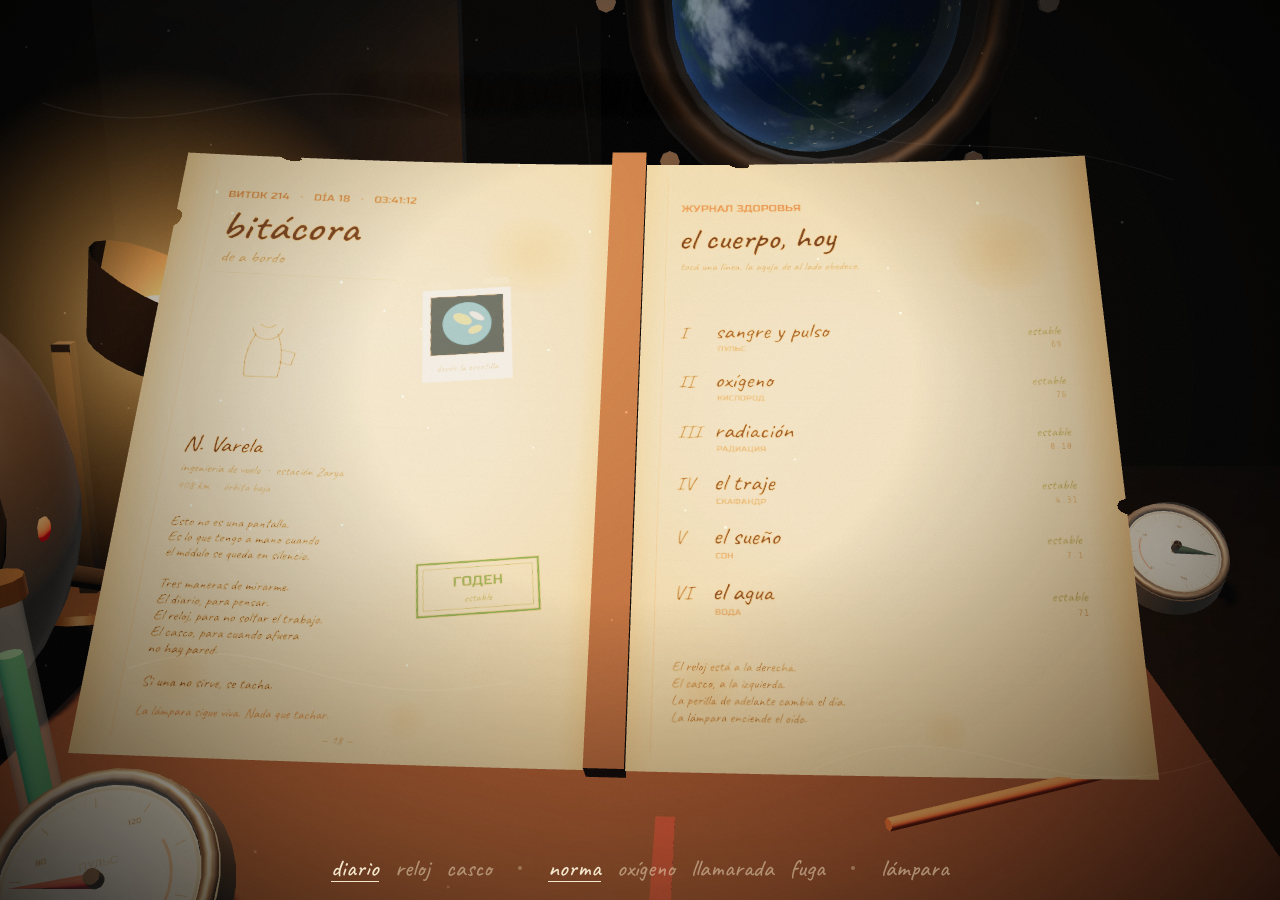
==== index.html @ 64f11a30 "Agregar la prueba WebGL del monitor de salud Tres miradas sobre la misma telemetría ficticia, con la" ====
<!DOCTYPE html>
<html lang="es">
  <head>
    <meta charset="utf-8" />
    <meta name="viewport" content="width=device-width, initial-scale=1" />
    <title>Zarya — bitácora de salud</title>
    <link rel="stylesheet" href="./css/visor.css" />
  </head>
  <body class="mode-diario">
    <canvas id="gl"></canvas>
    <div id="visor" aria-hidden="true">
      <div class="shade"></div>
      <div class="grain" id="grain"></div>
      <svg class="scratches" viewBox="0 0 1200 700" preserveAspectRatio="none">
        <path d="M40 80 C 180 120, 260 40, 420 90" stroke="white" stroke-width="1" fill="none" />
        <path d="M700 40 C 820 160, 900 80, 1100 140" stroke="white" stroke-width="0.8" fill="none" />
        <path d="M120 520 C 260 480, 300 560, 480 530" stroke="white" stroke-width="1.1" fill="none" />
        <path d="M760 600 C 900 540, 980 640, 1140 590" stroke="white" stroke-width="0.7" fill="none" />
        <path d="M540 20 L 560 180" stroke="white" stroke-width="0.6" fill="none" />
      </svg>
      <div class="fog" id="fog"></div>
      <div class="bezel"></div>
      <div id="etch">
        <div class="read r-hr"><span>ПУЛЬС</span><b data-k="hr">—</b></div>
        <div class="read r-o2"><span>O2</span><b data-k="o2">—</b></div>
        <div class="read r-rad"><span>РАД</span><b data-k="rad">—</b></div>
        <div class="read r-psi"><span>PSI</span><b data-k="psi">—</b></div>
        <div class="read r-water"><span>ВОДА</span><b data-k="water">—</b></div>
        <div class="read r-sleep"><span>СОН</span><b data-k="sleep">—</b></div>
      </div>
      <div id="glass-stamp">ГОДЕН</div>
    </div>
    <p id="whisper"></p>
    <nav id="bar" aria-label="Miradas e incidentes">
      <span class="group" id="modes">
        <button type="button" data-mode="diario" aria-pressed="true">diario</button>
        <button type="button" data-mode="reloj">reloj</button>
        <button type="button" data-mode="casco">casco</button>
      </span>
      <span class="sep"></span>
      <span class="group" id="incidents">
        <button type="button" data-incident="norma" aria-pressed="true">norma</button>
        <button type="button" data-incident="oxigeno">oxígeno</button>
        <button type="button" data-incident="llamarada">llamarada</button>
        <button type="button" data-incident="fuga">fuga</button>
      </span>
      <span class="sep"></span>
      <button type="button" id="lamp-btn" aria-pressed="false">lámpara</button>
    </nav>
    <p id="live" class="sr" aria-live="polite"></p>
    <div id="boot">encendiendo la lámpara…</div>
    <script type="importmap">
      {
        "imports": {
          "three": "./vendor/three.module.js",
          "three/addons/": "./vendor/addons/"
        }
      }
    </script>
    <script type="module" src="./js/main.js"></script>
  </body>
</html>
---- css/visor.css ----
@font-face {
  font-family: "Caveat";
  font-style: normal;
  font-weight: 500;
  font-display: swap;
  src: url("../fonts/caveat-cyrillic-500-normal.woff2") format("woff2");
  unicode-range: U+0301, U+0400-045F, U+0490-0491, U+04B0-04B1, U+2116;
}
@font-face {
  font-family: "Caveat";
  font-style: normal;
  font-weight: 500;
  font-display: swap;
  src: url("../fonts/caveat-latin-500-normal.woff2") format("woff2");
  unicode-range: U+0000-00FF, U+0131, U+0152-0153, U+02BB-02BC, U+02C6, U+02DA, U+02DC, U+0304, U+0308, U+0329, U+2000-206F, U+20AC, U+2122, U+2191, U+2193, U+2212, U+2215, U+FEFF, U+FFFD;
}
@font-face {
  font-family: "Caveat";
  font-style: normal;
  font-weight: 700;
  font-display: swap;
  src: url("../fonts/caveat-cyrillic-700-normal.woff2") format("woff2");
  unicode-range: U+0301, U+0400-045F, U+0490-0491, U+04B0-04B1, U+2116;
}
@font-face {
  font-family: "Caveat";
  font-style: normal;
  font-weight: 700;
  font-display: swap;
  src: url("../fonts/caveat-latin-700-normal.woff2") format("woff2");
  unicode-range: U+0000-00FF, U+0131, U+0152-0153, U+02BB-02BC, U+02C6, U+02DA, U+02DC, U+0304, U+0308, U+0329, U+2000-206F, U+20AC, U+2122, U+2191, U+2193, U+2212, U+2215, U+FEFF, U+FFFD;
}
@font-face {
  font-family: "Russo One";
  font-style: normal;
  font-weight: 400;
  font-display: swap;
  src: url("../fonts/russo-one-cyrillic-400-normal.woff2") format("woff2");
  unicode-range: U+0301, U+0400-045F, U+0490-0491, U+04B0-04B1, U+2116;
}
@font-face {
  font-family: "Russo One";
  font-style: normal;
  font-weight: 400;
  font-display: swap;
  src: url("../fonts/russo-one-latin-400-normal.woff2") format("woff2");
  unicode-range: U+0000-00FF, U+0131, U+0152-0153, U+02BB-02BC, U+02C6, U+02DA, U+02DC, U+0304, U+0308, U+0329, U+2000-206F, U+20AC, U+2122, U+2191, U+2193, U+2212, U+2215, U+FEFF, U+FFFD;
}
@font-face {
  font-family: "Share Tech Mono";
  font-style: normal;
  font-weight: 400;
  font-display: swap;
  src: url("../fonts/share-tech-mono-latin-400-normal.woff2") format("woff2");
  unicode-range: U+0000-00FF, U+0131, U+0152-0153, U+02BB-02BC, U+02C6, U+02DA, U+02DC, U+0304, U+0308, U+0329, U+2000-206F, U+20AC, U+2122, U+2191, U+2193, U+2212, U+2215, U+FEFF, U+FFFD;
}

* { box-sizing: border-box; }

html, body {
  margin: 0;
  height: 100%;
  background: #070605;
  color: #eadcc4;
  overflow: hidden;
}

#gl {
  position: fixed;
  inset: 0;
  width: 100%;
  height: 100%;
  display: block;
  cursor: crosshair;
}

#visor, #visor * { pointer-events: none; }

#visor {
  position: fixed;
  inset: 0;
  z-index: 2;
}

.shade {
  position: absolute;
  inset: 0;
  background: radial-gradient(ellipse at 50% 42%, transparent 30%, rgba(0, 0, 0, 0.38) 68%, rgba(0, 0, 0, 0.78) 100%);
}

body.mode-reloj .shade {
  background: radial-gradient(circle at 50% 48%, transparent 12%, rgba(0, 0, 0, 0.45) 48%, rgba(0, 0, 0, 0.88) 100%);
}

body.mode-casco .shade {
  background: transparent;
}

.grain {
  position: absolute;
  inset: -30px;
  opacity: 0.16;
  mix-blend-mode: overlay;
  animation: grain 0.45s steps(2) infinite;
}

@keyframes grain {
  0% { transform: translate(0, 0); }
  25% { transform: translate(-12px, 8px); }
  50% { transform: translate(8px, -14px); }
  75% { transform: translate(-6px, -8px); }
  100% { transform: translate(0, 0); }
}

.scratches {
  position: absolute;
  inset: 0;
  width: 100%;
  height: 100%;
  opacity: 0.05;
  mix-blend-mode: screen;
}

body.mode-casco .scratches { opacity: 0.28; }

.fog {
  position: absolute;
  inset: 0;
  background:
    radial-gradient(ellipse at 48% 58%, rgba(214, 224, 230, 0.28), transparent 42%),
    radial-gradient(ellipse at 62% 46%, rgba(214, 224, 230, 0.16), transparent 30%);
  opacity: 0;
  mix-blend-mode: screen;
}

.bezel { display: none; }

body.mode-casco .bezel {
  display: block;
  position: absolute;
  inset: 0;
  background:
    radial-gradient(circle at 50% 50%,
      transparent 0 26vmin,
      rgba(8, 7, 6, 0.18) 29vmin,
      rgba(8, 7, 6, 0.72) 32.5vmin,
      #16130f 34.2vmin,
      #8a8174 35.1vmin,
      #2a261f 36.4vmin,
      #0a0908 39vmin,
      #050403 48vmin);
}

#etch { display: none; }

body.mode-casco #etch { display: block; }

.read {
  position: absolute;
  transform: translate(-50%, -50%);
  text-align: center;
  font-family: "Share Tech Mono", monospace;
  color: rgba(232, 214, 180, 0.88);
  letter-spacing: 0.12em;
  text-shadow: 0 0 10px rgba(0, 0, 0, 0.85);
}

.read span {
  display: block;
  font-family: "Russo One", sans-serif;
  font-size: 11px;
  letter-spacing: 0.18em;
  opacity: 0.72;
}

.read b {
  display: block;
  margin-top: 3px;
  font-weight: 400;
  font-size: 22px;
}

.read.watch { color: #e2b15a; }
.read.bad { color: #ff6a45; }

.r-hr { left: 50%; top: calc(50% - 22vmin); }
.r-o2 { left: calc(50% - 28vmin); top: 47%; }
.r-rad { left: calc(50% + 28vmin); top: 47%; }
.r-psi { left: calc(50% - 18vmin); top: calc(50% + 14vmin); }
.r-water { left: calc(50% + 18vmin); top: calc(50% + 14vmin); }
.r-sleep { left: 50%; top: calc(50% + 8vmin); }

#glass-stamp {
  display: none;
  position: absolute;
  left: 50%;
  top: calc(50% - 17vmin);
  transform: translate(-50%, -50%) rotate(-8deg);
  padding: 6px 16px 8px;
  border: 3px solid transparent;
  font-family: "Russo One", sans-serif;
  letter-spacing: 0.16em;
  font-size: 28px;
}

body.mode-casco[data-alarm="watch"] #glass-stamp,
body.mode-casco[data-alarm="bad"] #glass-stamp {
  display: block;
}

body.mode-casco[data-alarm="watch"] #glass-stamp {
  color: rgba(196, 140, 48, 0.9);
  border-color: rgba(196, 140, 48, 0.9);
}

body.mode-casco[data-alarm="bad"] #glass-stamp {
  color: rgba(196, 52, 36, 0.92);
  border-color: rgba(196, 52, 36, 0.92);
  animation: pulse 0.7s steps(2) infinite;
}

@keyframes pulse {
  50% { opacity: 0.45; }
}

#whisper {
  position: fixed;
  z-index: 4;
  left: 50%;
  top: 8%;
  transform: translateX(-50%);
  width: min(40rem, 86vw);
  margin: 0;
  text-align: center;
  font-family: "Caveat", cursive;
  font-size: 32px;
  line-height: 1.15;
  color: rgba(244, 228, 196, 0);
  text-shadow: 0 2px 18px rgba(0, 0, 0, 0.85);
  transition: color 0.5s ease;
  pointer-events: none;
}

#whisper.show { color: rgba(244, 228, 196, 0.92); }

body.mode-casco #whisper { top: calc(50% - 24vmin); font-size: 26px; }

#bar {
  position: fixed;
  z-index: 5;
  left: 0;
  right: 0;
  bottom: 18px;
  display: flex;
  justify-content: center;
  align-items: center;
  gap: 22px;
  flex-wrap: wrap;
  padding: 0 16px;
}

body.mode-casco #bar {
  bottom: auto;
  top: calc(50% + 20vmin);
}

.group { display: flex; gap: 8px; align-items: center; }

#bar button {
  appearance: none;
  background: none;
  border: 0;
  padding: 2px 4px;
  color: rgba(232, 214, 180, 0.55);
  font-family: "Caveat", cursive;
  font-size: 24px;
  line-height: 1;
  cursor: pointer;
}

#bar button[aria-pressed="true"] {
  color: #f3e6cc;
  text-decoration: underline;
  text-underline-offset: 5px;
  text-decoration-thickness: 1px;
}

#bar button:hover { color: #f6ead4; }

#bar button:focus-visible {
  outline: 1px solid rgba(243, 230, 204, 0.8);
  outline-offset: 3px;
}

.sep {
  width: 4px;
  height: 4px;
  border-radius: 50%;
  background: rgba(232, 214, 180, 0.35);
}

#boot {
  position: fixed;
  inset: 0;
  z-index: 20;
  display: grid;
  place-items: center;
  background: #070605;
  color: #ead7b4;
  font-family: "Caveat", cursive;
  font-size: 40px;
  transition: opacity 0.7s ease;
}

#boot.gone {
  opacity: 0;
  pointer-events: none;
}

.sr {
  position: absolute;
  width: 1px;
  height: 1px;
  padding: 0;
  margin: -1px;
  overflow: hidden;
  clip: rect(0, 0, 0, 0);
  border: 0;
}

@media (prefers-reduced-motion: reduce) {
  .grain, #glass-stamp { animation: none; }
  #whisper { transition: none; }
}

@media (max-width: 720px) {
  #bar button { font-size: 20px; }
  #whisper { font-size: 26px; }
  .read b { font-size: 16px; }
}
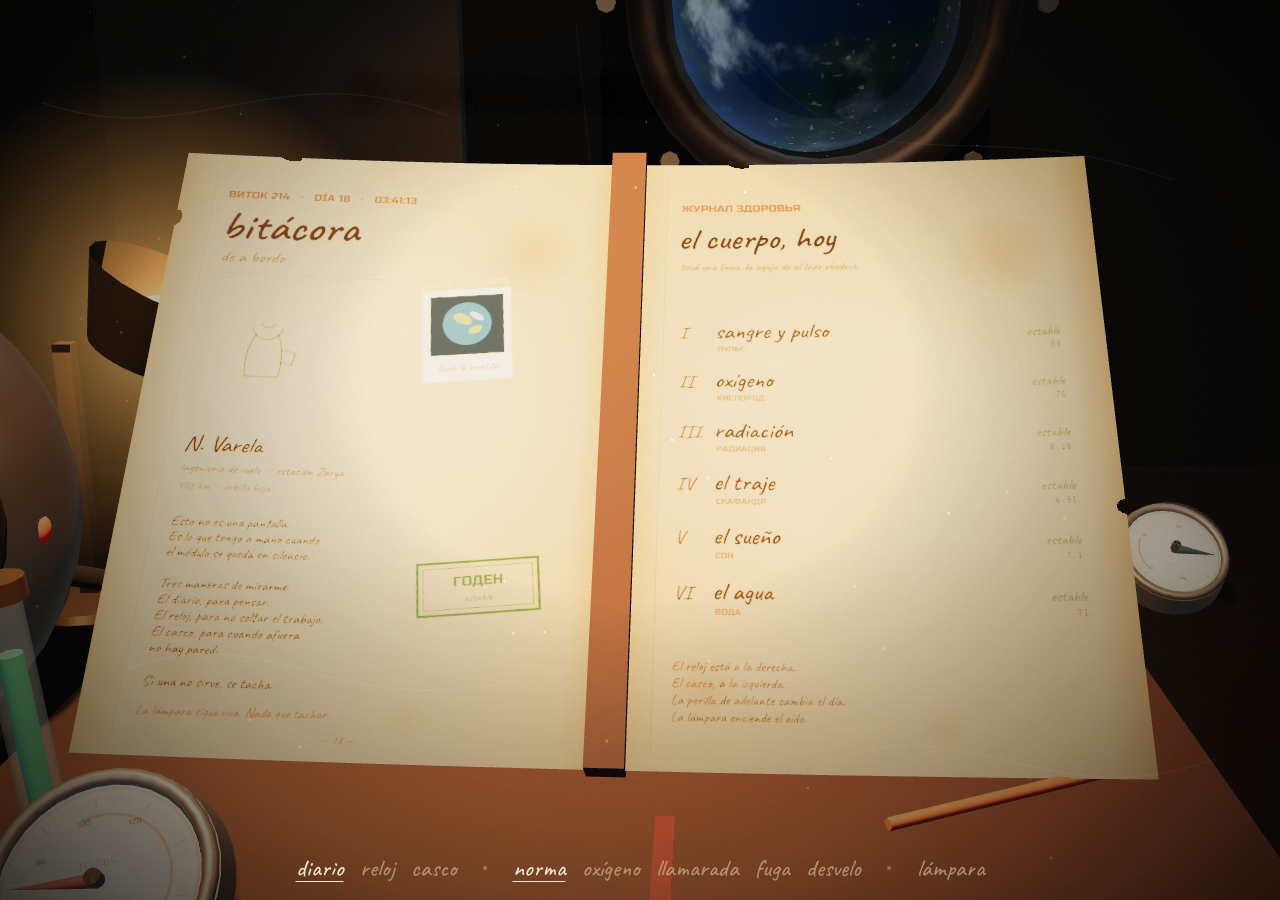
==== commit e6c93988: "Alinear sellos, pulso y el desvelo El oxígeno nombra la causa cuando el tanque no explica el sello. " ====
--- a/index.html
+++ b/index.html
@@ -22,7 +22,7 @@
       <div class="bezel"></div>
       <div id="etch">
         <div class="read r-hr"><span>ПУЛЬС</span><b data-k="hr">—</b></div>
-        <div class="read r-o2"><span>O2</span><b data-k="o2">—</b></div>
+        <div class="read r-o2"><span>O2</span><b data-k="o2">—</b><small data-k="o2why"></small></div>
         <div class="read r-rad"><span>РАД</span><b data-k="rad">—</b></div>
         <div class="read r-psi"><span>PSI</span><b data-k="psi">—</b></div>
         <div class="read r-water"><span>ВОДА</span><b data-k="water">—</b></div>
@@ -43,6 +43,7 @@
         <button type="button" data-incident="oxigeno">oxígeno</button>
         <button type="button" data-incident="llamarada">llamarada</button>
         <button type="button" data-incident="fuga">fuga</button>
+        <button type="button" data-incident="desvelo">desvelo</button>
       </span>
       <span class="sep"></span>
       <button type="button" id="lamp-btn" aria-pressed="false">lámpara</button>
--- a/css/visor.css
+++ b/css/visor.css
@@ -179,6 +179,15 @@
   font-weight: 400;
   font-size: 22px;
 }
+
+.read small {
+  display: block;
+  margin-top: 2px;
+  font-size: 12px;
+  letter-spacing: 0.06em;
+}
+
+.read small:empty { display: none; }
 
 .read.watch { color: #e2b15a; }
 .read.bad { color: #ff6a45; }
